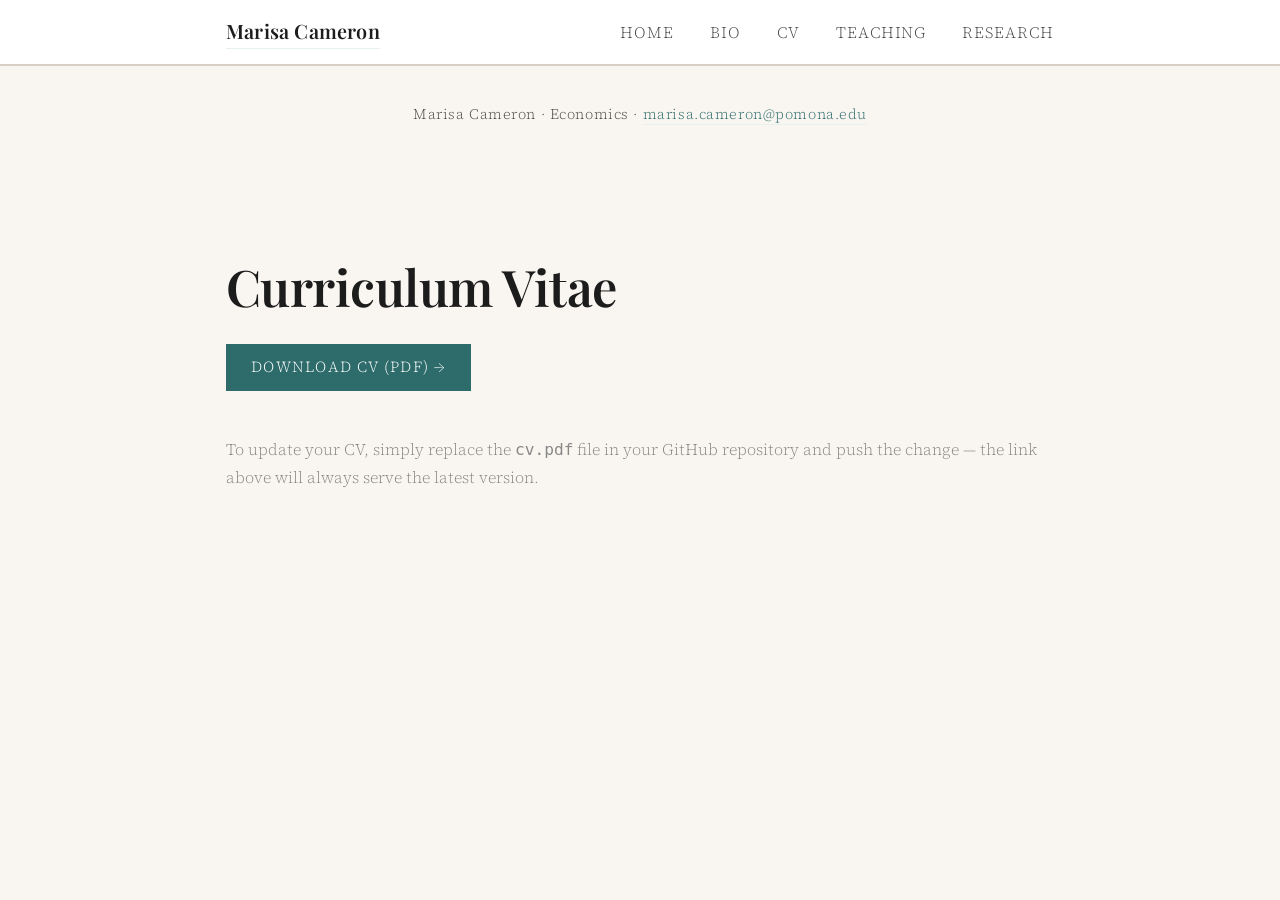
==== cv.html @ dd6a9907 "Add files via upload" ====
<!DOCTYPE html>
<html lang="en">
<head>
  <meta charset="UTF-8" />
  <meta name="viewport" content="width=device-width, initial-scale=1.0" />
  <title>CV — Marisa Cameron</title>
  <meta name="description" content="Curriculum vitae of Marisa Cameron, Economics PhD Candidate." />
  <link rel="stylesheet" href="style.css" />
</head>
<body>
  <script src="nav.js"></script>

  <main class="page">
    <h1>Curriculum Vitae</h1>

    <div class="cv-frame-wrap" style="margin-top:1.5rem;">
      <!--
        Option A (recommended): link to a PDF you upload to your repo.
        Replace "cv.pdf" with the actual filename if different.
      -->
      <a href="cv.pdf" class="cv-download" target="_blank" rel="noopener">
        Download CV (PDF) &rarr;
      </a>

      <!--
        Option B: embed the PDF inline (remove the comment tags to enable).
        <iframe
          src="cv.pdf"
          width="100%"
          height="900"
          style="border: 1px solid var(--rule); margin-top: 1rem;"
          title="Marisa Cameron CV"
        ></iframe>
      -->

      <p style="margin-top:1rem; font-size:0.9rem; color:var(--ink-muted);">
        To update your CV, simply replace the <code>cv.pdf</code> file in your
        GitHub repository and push the change — the link above will always serve
        the latest version.
      </p>
    </div>
  </main>
</body>
</html>
---- style.css ----
@import url('https://fonts.googleapis.com/css2?family=Playfair+Display:ital,wght@0,400;0,600;1,400&family=Source+Serif+4:ital,opsz,wght@0,8..60,300;0,8..60,400;1,8..60,300&display=swap');

:root {
  --cream: #f9f6f1;
  --white: #ffffff;
  --ink: #1c1c1c;
  --ink-light: #4a4a4a;
  --ink-muted: #888;
  --teal: #2e6b6b;
  --teal-light: #e8f0f0;
  --teal-hover: #245858;
  --rule: #d8d0c4;
  --serif-display: 'Playfair Display', Georgia, serif;
  --serif-body: 'Source Serif 4', Georgia, serif;
}

*, *::before, *::after {
  box-sizing: border-box;
  margin: 0;
  padding: 0;
}

html {
  font-size: 18px;
  scroll-behavior: smooth;
}

body {
  background-color: var(--cream);
  color: var(--ink);
  font-family: var(--serif-body);
  font-weight: 300;
  line-height: 1.7;
  min-height: 100vh;
}

/* ── NAVIGATION ── */
nav {
  background: var(--white);
  border-bottom: 1px solid var(--rule);
  position: sticky;
  top: 0;
  z-index: 100;
}

.nav-inner {
  max-width: 900px;
  margin: 0 auto;
  padding: 0 2rem;
  display: flex;
  align-items: center;
  justify-content: space-between;
  height: 64px;
}

.nav-brand {
  font-family: var(--serif-display);
  font-size: 1.1rem;
  font-weight: 600;
  color: var(--ink);
  text-decoration: none;
  letter-spacing: 0.01em;
}

.nav-links {
  display: flex;
  gap: 2rem;
  list-style: none;
}

.nav-links a {
  font-family: var(--serif-body);
  font-size: 0.88rem;
  font-weight: 300;
  color: var(--ink-light);
  text-decoration: none;
  letter-spacing: 0.06em;
  text-transform: uppercase;
  transition: color 0.2s;
  padding-bottom: 2px;
  border-bottom: 1.5px solid transparent;
}

.nav-links a:hover,
.nav-links a.active {
  color: var(--teal);
  border-bottom-color: var(--teal);
}

/* Mobile nav */
.nav-toggle {
  display: none;
  flex-direction: column;
  gap: 5px;
  cursor: pointer;
  background: none;
  border: none;
  padding: 4px;
}
.nav-toggle span {
  display: block;
  width: 22px;
  height: 1.5px;
  background: var(--ink);
  transition: 0.3s;
}

/* ── PAGE WRAPPER ── */
.page {
  max-width: 900px;
  margin: 0 auto;
  padding: 4rem 2rem 6rem;
}

/* ── TYPOGRAPHY ── */
h1 {
  font-family: var(--serif-display);
  font-size: 2.8rem;
  font-weight: 600;
  line-height: 1.2;
  letter-spacing: -0.01em;
  color: var(--ink);
  margin-bottom: 0.25rem;
}

h2 {
  font-family: var(--serif-display);
  font-size: 1.5rem;
  font-weight: 400;
  font-style: italic;
  color: var(--teal);
  margin-bottom: 1.5rem;
  margin-top: 2.5rem;
  padding-bottom: 0.5rem;
  border-bottom: 1px solid var(--rule);
}

h3 {
  font-family: var(--serif-display);
  font-size: 1.05rem;
  font-weight: 600;
  color: var(--ink);
  margin-bottom: 0.3rem;
}

p {
  margin-bottom: 1.2rem;
  color: var(--ink-light);
}

a {
  color: var(--teal);
  text-decoration: none;
  border-bottom: 1px solid var(--teal-light);
  transition: border-color 0.2s, color 0.2s;
}

a:hover {
  color: var(--teal-hover);
  border-bottom-color: var(--teal-hover);
}

/* ── HOME PAGE ── */
.home-hero {
  display: grid;
  grid-template-columns: 1fr 260px;
  gap: 4rem;
  align-items: start;
  padding-top: 1rem;
}

.home-hero-text h1 {
  font-size: 3rem;
}

.home-title-rule {
  width: 48px;
  height: 2px;
  background: var(--teal);
  margin: 1rem 0 1.5rem;
}

.home-hero-text p {
  font-size: 1.05rem;
  line-height: 1.8;
  color: var(--ink-light);
  margin-bottom: 1.8rem;
}

.home-contact {
  margin-top: 2rem;
  padding-top: 1.5rem;
  border-top: 1px solid var(--rule);
}

.home-contact h2 {
  font-size: 0.78rem;
  font-style: normal;
  font-family: var(--serif-body);
  font-weight: 400;
  text-transform: uppercase;
  letter-spacing: 0.12em;
  color: var(--ink-muted);
  margin: 0 0 0.8rem;
  border: none;
  padding: 0;
}

.contact-item {
  display: flex;
  align-items: center;
  gap: 0.6rem;
  margin-bottom: 0.5rem;
  font-size: 0.92rem;
  color: var(--ink-light);
}

.contact-item .label {
  font-weight: 400;
  color: var(--ink-muted);
  min-width: 50px;
  font-size: 0.8rem;
  text-transform: uppercase;
  letter-spacing: 0.08em;
}

.home-photo {
  position: relative;
}

.home-photo img {
  width: 100%;
  aspect-ratio: 3/4;
  object-fit: cover;
  object-position: top;
  display: block;
  filter: sepia(8%) contrast(102%);
}

.home-photo::before {
  content: '';
  position: absolute;
  inset: -8px -8px auto auto;
  width: calc(100% - 16px);
  height: calc(100% - 16px);
  border: 1.5px solid var(--rule);
  z-index: -1;
}

/* ── BIO PAGE ── */
.bio-grid {
  display: grid;
  grid-template-columns: 1fr 1fr 1fr;
  gap: 1rem;
  margin-top: 1.5rem;
}

.bio-grid img {
  width: 100%;
  aspect-ratio: 1;
  object-fit: cover;
  filter: sepia(5%) contrast(102%);
  display: block;
}

/* ── RESEARCH PAGE ── */
.paper {
  padding: 1.5rem 0;
  border-bottom: 1px solid var(--rule);
}

.paper:last-child {
  border-bottom: none;
}

.paper-meta {
  font-size: 0.82rem;
  text-transform: uppercase;
  letter-spacing: 0.1em;
  color: var(--ink-muted);
  margin-bottom: 0.4rem;
}

.paper h3 {
  font-size: 1.05rem;
  margin-bottom: 0.2rem;
}

.paper .coauthors {
  font-size: 0.9rem;
  color: var(--ink-muted);
  font-style: italic;
  margin-bottom: 0.5rem;
}

.paper .journal {
  font-size: 0.9rem;
  color: var(--teal);
}

.paper .abstract {
  margin-top: 0.6rem;
  font-size: 0.95rem;
  color: var(--ink-light);
}

.paper-link {
  display: inline-block;
  margin-top: 0.7rem;
  font-size: 0.82rem;
  text-transform: uppercase;
  letter-spacing: 0.1em;
  border-bottom: none;
}

/* ── TEACHING PAGE ── */
.course {
  padding: 1.5rem 0;
  border-bottom: 1px solid var(--rule);
}

.course:last-child { border-bottom: none; }

.course h3 { margin-bottom: 0.2rem; }
.course .role {
  font-size: 0.85rem;
  color: var(--ink-muted);
  font-style: italic;
  margin-bottom: 0.5rem;
}

/* ── CV PAGE ── */
.cv-frame-wrap {
  margin-top: 1rem;
}

.cv-download {
  display: inline-flex;
  align-items: center;
  gap: 0.5rem;
  background: var(--teal);
  color: var(--white);
  padding: 0.6rem 1.4rem;
  font-size: 0.85rem;
  letter-spacing: 0.08em;
  text-transform: uppercase;
  text-decoration: none;
  border: none;
  transition: background 0.2s;
  margin-bottom: 1.5rem;
}

.cv-download:hover {
  background: var(--teal-hover);
  color: var(--white);
  border-bottom: none;
}

/* ── FOOTER ── */
footer {
  border-top: 1px solid var(--rule);
  text-align: center;
  padding: 2rem;
  font-size: 0.8rem;
  color: var(--ink-muted);
  letter-spacing: 0.04em;
}

/* ── RESPONSIVE ── */
@media (max-width: 680px) {
  html { font-size: 16px; }

  .nav-links {
    display: none;
    flex-direction: column;
    position: absolute;
    top: 64px;
    left: 0;
    right: 0;
    background: var(--white);
    border-bottom: 1px solid var(--rule);
    padding: 1rem 2rem 1.5rem;
    gap: 1rem;
  }

  .nav-links.open { display: flex; }
  .nav-toggle { display: flex; }

  .home-hero {
    grid-template-columns: 1fr;
    gap: 2rem;
  }

  .home-photo { max-width: 240px; }
  .home-hero-text h1 { font-size: 2.2rem; }

  .bio-grid {
    grid-template-columns: 1fr 1fr;
  }

  h1 { font-size: 2.2rem; }
}
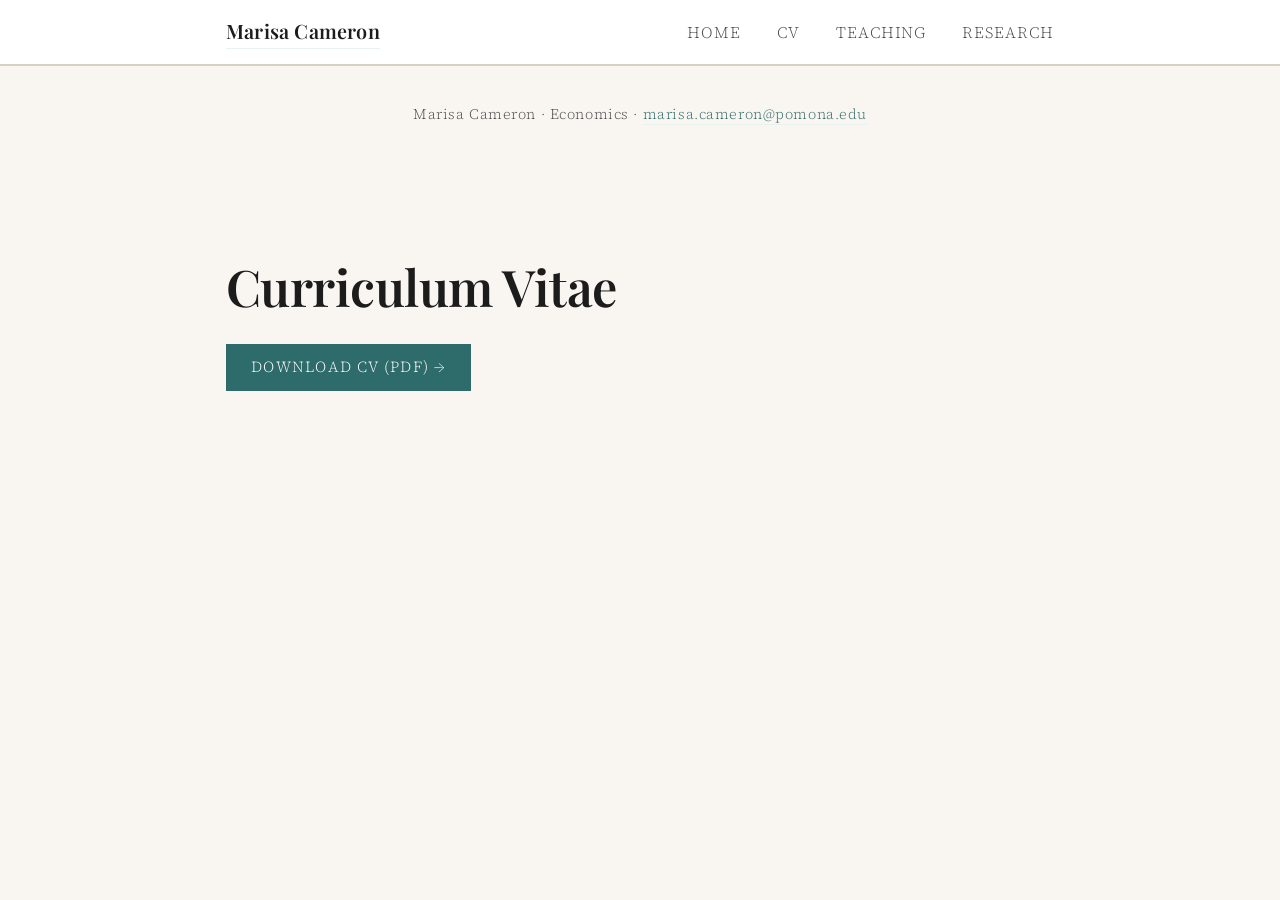
==== commit 86751dd7: "Update cv.html" ====
--- a/cv.html
+++ b/cv.html
@@ -34,9 +34,7 @@
       -->
 
       <p style="margin-top:1rem; font-size:0.9rem; color:var(--ink-muted);">
-        To update your CV, simply replace the <code>cv.pdf</code> file in your
-        GitHub repository and push the change — the link above will always serve
-        the latest version.
+
       </p>
     </div>
   </main>
